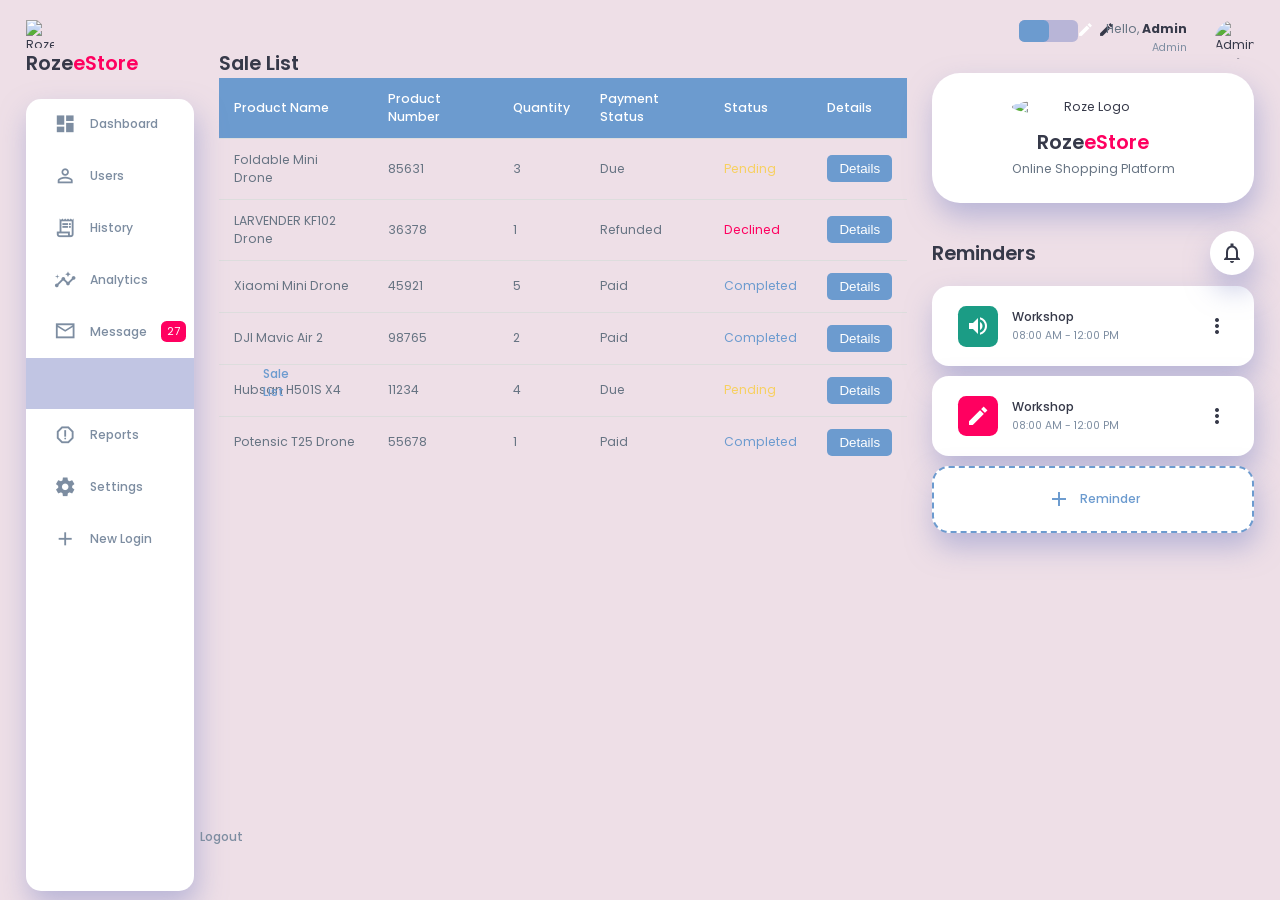
==== sales_list.html @ 9768c13d "Add files via upload" ====
<!DOCTYPE html>
<html lang="en">
<head>
    <meta charset="UTF-8">
    <meta name="viewport" content="width=device-width, initial-scale=1.0">
    <link href="https://fonts.googleapis.com/icon?family=Material+Icons+Sharp" rel="stylesheet">
    <link rel="icon" href="images/logo.png" type="image/x-icon">
    <link rel="stylesheet" href="style.css">
    <title>RozeeStore</title>
</head>
<body>

    <div class="container">

        <!-- Sidebar -->
        <aside>
            <div class="toggle">
                <div class="logo">
                    <a href="index.html" class="logo">
                        <img src="images/logo.png" alt="Roze Logo">
                        <h2>Roze<span class="danger">eStore</span></h2>
                </a>
                </div>
                <div class="close" id="close-btn">
                    <span class="material-icons-sharp">close</span>
                </div>
            </div>

            <div class="sidebar">
                <a href="dashboard.html"><span class="material-icons-sharp">dashboard</span><h3>Dashboard</h3></a>
                <a href="users.html"><span class="material-icons-sharp">person_outline</span><h3>Users</h3></a>
                <a href="#"><span class="material-icons-sharp">receipt_long</span><h3>History</h3></a>
                <a href="index.html"><span class="material-icons-sharp">insights</span><h3>Analytics</h3></a>
                <a href="#">
                    <span class="material-icons-sharp">mail_outline</span>
                    <h3>Message</h3>
                    <span class="message-count">27</span>
                </a>
                <a href="sales_list.html" class="active"><span class="material-icons-sharp">inventory</span><h3>Sale List</h3></a>
                <a href="#"><span class="material-icons-sharp">report_gmailerrorred</span><h3>Reports</h3></a>
                <a href="#"><span class="material-icons-sharp">settings</span><h3>Settings</h3></a>
                <a href="#"><span class="material-icons-sharp">add</span><h3>New Login</h3></a>
                <a href="signout_auth.php"><span class="material-icons-sharp">logout</span><h3>Logout</h3></a>
            </div>
        </aside>
        <!-- End Sidebar -->

        <!-- Main Content -->
        <main>
            <!-- Main Sale List -->
<div class="sale-list">
    <h2>Sale List</h2>
    <table>
        <thead>
            <tr>
                <th>Product Name</th>
                <th>Product Number</th>
                <th>Quantity</th>
                <th>Payment Status</th>
                <th>Status</th>
                <th>Details</th>
            </tr>
        </thead>
        <tbody></tbody>
    </table>
</div>

        </main>
        <!-- End Main Content -->

        <!-- Right Section -->
        <div class="right-section">
            <!-- Top Nav -->
            <div class="nav">
                <button id="menu-btn"><span class="material-icons-sharp">menu</span></button>
                <div class="dark-mode">
                    <span class="material-icons-sharp active">light_mode</span>
                    <span class="material-icons-sharp">dark_mode</span>
                </div>
                <div class="profile">
                    <div class="info">
                        <p>Hello, <b>Admin</b></p>
                        <small class="text-muted">Admin</small>
                    </div>
                    <div class="profile-photo">
                        <img src="images/profile-1.png" alt="Admin Profile">
                    </div>
                </div>
            </div>
            <!-- End Top Nav -->

            <!-- User Profile -->
            <div class="user-profile">
                <div class="logo">
                    <img src="images/logo.png" alt="Roze Logo">
                    <h2>Roze<span class="danger">eStore</span></h2>
                    <p>Online Shopping Platform</p>
                </div>
            </div>

            <!-- Reminders -->
            <div class="reminders">
                <div class="header">
                    <h2>Reminders</h2>
                    <span class="material-icons-sharp">notifications_none</span>
                </div>

                <div class="notification">
                    <div class="icon">
                        <span class="material-icons-sharp">volume_up</span>
                    </div>
                    <div class="content">
                        <div class="info">
                            <h3>Workshop</h3>
                            <small class="text-muted">08:00 AM - 12:00 PM</small>
                        </div>
                        <span class="material-icons-sharp">more_vert</span>
                    </div>
                </div>

                <div class="notification deactivate">
                    <div class="icon">
                        <span class="material-icons-sharp">edit</span>
                    </div>
                    <div class="content">
                        <div class="info">
                            <h3>Workshop</h3>
                            <small class="text-muted">08:00 AM - 12:00 PM</small>
                        </div>
                        <span class="material-icons-sharp">more_vert</span>
                    </div>
                </div>

                <div class="notification add-reminder">
                    <div class="add-icon">
                        <span class="material-icons-sharp">add</span>
                        <h3>Reminder</h3>
                    </div>
                </div>
            </div>
            <!-- End Reminders -->

        </div>
        <!-- End Right Section -->

    </div>
    <!-- End Container -->

    <!-- order script -->
    <script src="orders.js"></script>
    <script src="salelist.js"></script>

    <!-- index script -->
    <script>
        const sideMenu = document.querySelector('aside');
        const menuBtn = document.getElementById('menu-btn');
        const closeBtn = document.getElementById('close-btn');
        const darkMode = document.querySelector('.dark-mode');

        menuBtn.addEventListener('click', () => {
            sideMenu.style.display = 'block';
        });

        closeBtn.addEventListener('click', () => {
        sideMenu.style.display = 'none';
        });

        darkMode.addEventListener('click', () => {
        document.body.classList.toggle('dark-mode-variables');
        darkMode.querySelector('span:nth-child(1)').classList.toggle('active');
        darkMode.querySelector('span:nth-child(2)').classList.toggle('active');
        })
    </script>

</body>
</html>
---- style.css ----
@import url('https://fonts.googleapis.com/css2?family=Poppins:wght@100;200;300;400;500;600;700;800;900&display=swap');

:root {
    --color-primary: #6C9BCF;
    --color-danger: #FF0060;
    --color-success: #1B9C85;
    --color-warning: #F7D060;
    --color-white: #fff;
    --color-info-dark: #7d8da1;
    --color-dark: #363949;
    --color-light: rgba(132, 139, 200, 0.5);
    --color-dark-variant: #677483;
    --color-background: #eedfe7;

    --card-border-radius: 2rem;
    --border-radius-1: 0.4rem;
    --border-radius-2: 1.2rem;

    --card-padding: 1.8rem;
    --padding-1: 1.2rem;

    --box-shadow: 0.2rem 1rem 2rem var(--color-light);
}

.dark-mode-variables {
    --color-background: #181a1e;
    --color-white: #20252B;
    --color-dark: #edeffd;
    --color-dark-variant: #a3bdcc;
    --color-light: rgba(0, 0, 0, 0.4);
    --box-shadow: 0 2rem 3rem var(--color-light);
}

* {
    margin: 0;
    padding: 0;
    outline: 0;
    appearance: none;
    border: 0;
    text-decoration: none;
    box-sizing: border-box;
}

html {
    font-size: 14px;
}

body {
    width: 100vw;
    height: 100vh;
    font-family: 'Poppins', sans-serif;
    font-size: 0.88rem;
    user-select: none;
    overflow-x: hidden;
    color: var(--color-dark);
    background-color: var(--color-background);
}

a {
    color: var(--color-dark);
}

img {
    display: block;
    width: 100%;
    object-fit: cover;
}

h1 {
    font-weight: 800;
    font-size: 1.8rem;
}

h2 {
    font-weight: 600;
    font-size: 1.4rem;
}

h3 {
    font-weight: 500;
    font-size: 0.87rem;
}

small {
    font-size: 0.76rem;
}

p {
    color: var(--color-dark-variant);
}

b {
    color: var(--color-dark);
}

.text-muted {
    color: var(--color-info-dark);
}

.primary {
    color: var(--color-primary);
}

.danger {
    color: var(--color-danger);
}

.success {
    color: var(--color-success);
}

.warning {
    color: var(--color-warning);
}

/* Container */
.container {
    display: grid;
    width: 96%;
    margin: 0 auto;
    gap: 1.8rem;
    grid-template-columns: 12rem auto 23rem;
}

/* Sidebar */
aside {
    height: 100vh;
}

aside .toggle {
    display: flex;
    align-items: center;
    justify-content: space-between;
    margin-top: 1.4rem;
}

aside .toggle .logo img {
    width: 2rem;
    height: 2rem;
}

aside .toggle .close {
    padding-right: 1rem;
    display: none;
}

aside .sidebar {
    display: flex;
    flex-direction: column;
    background-color: var(--color-white);
    box-shadow: var(--box-shadow);
    border-radius: 15px;
    height: 88vh;
    position: relative;
    top: 1.5rem;
    transition: all 0.3s ease;
}

aside .sidebar:hover {
    box-shadow: none;
}

aside .sidebar a {
    display: flex;
    align-items: center;
    color: var(--color-info-dark);
    height: 3.7rem;
    gap: 1rem;
    position: relative;
    margin-left: 2rem;
    transition: all 0.3s ease;
}

aside .sidebar a span {
    font-size: 1.6rem;
    transition: all 0.3s ease;
}

aside .sidebar a:last-child {
    position: absolute;
    bottom: 2rem;
    width: 100%;
}

aside .sidebar a.active {
    width: 100%;
    color: var(--color-primary);
    background-color: var(--color-light);
    margin-left: 0;
}

aside .sidebar a.active::before {
    content: '';
    width: 6px;
    height: 18px;
    background-color: var(--color-primary);
}

aside .sidebar a.active span {
    color: var(--color-primary);
    margin-left: calc(1rem - 3px);
}

aside .sidebar a:hover {
    color: var(--color-primary);
}

aside .sidebar a:hover span {
    margin-left: 0.6rem;
}

aside .sidebar .message-count {
    background-color: var(--color-danger);
    padding: 2px 6px;
    color: var(--color-white);
    font-size: 11px;
    border-radius: var(--border-radius-1);
}

/* Main Content */
main {
    margin-top: 1.4rem;
}

main .analyze {
    display: grid;
    grid-template-columns: repeat(3, 1fr);
    gap: 1.6rem;
}

main .analyze > div {
    background-color: var(--color-white);
    padding: var(--card-padding);
    border-radius: var(--card-border-radius);
    margin-top: 1rem;
    box-shadow: var(--box-shadow);
    cursor: pointer;
    transition: all 0.3s ease;
}

main .analyze > div:hover {
    box-shadow: none;
}

main .analyze h3 {
    margin-left: 0.6rem;
    font-size: 1rem;
}

main .analyze .progress {
    position: relative;
    width: 92px;
    height: 92px;
    border-radius: 50%;
}

main .analyze svg {
    width: 7rem;
    height: 7rem;
}

main .analyze svg circle {
    fill: none;
    stroke-width: 10;
    stroke-linecap: round;
    transform: translate(5px, 5px);
}

main .analyze .sales svg circle {
    stroke: var(--color-success);
    stroke-dashoffset: -30;
    stroke-dasharray: 200;
}

main .analyze .visits svg circle {
    stroke: var(--color-danger);
    stroke-dashoffset: -30;
    stroke-dasharray: 200;
}

main .analyze .searches svg circle {
    stroke: var(--color-primary);
    stroke-dashoffset: -30;
    stroke-dasharray: 200;
}

main .analyze .progress .percentage {
    position: absolute;
    top: -3px;
    left: -1px;
    display: flex;
    align-items: center;
    justify-content: center;
    height: 100%;
    width: 100%;
}

/* New Users */
main .new-users {
    margin-top: 1.3rem;
}

main .new-users .user-list {
    background-color: var(--color-white);
    padding: var(--card-padding);
    border-radius: var(--card-border-radius);
    margin-top: 1rem;
    box-shadow: var(--box-shadow);
    display: flex;
    justify-content: space-around;
    flex-wrap: wrap;
    gap: 1.4rem;
    cursor: pointer;
    transition: all 0.3s ease;
}

main .new-users .user-list:hover {
    box-shadow: none;
}

main .new-users .user-list .user {
    display: flex;
    flex-direction: column;
    align-items: center;
    justify-content: center;
}

main .new-users .user-list .user img {
    width: 5rem;
    height: 5rem;
    margin-bottom: 0.4rem;
    border-radius: 50%;
}

/* Recent Orders */
main .recent-orders {
    margin-top: 1.3rem;
}

main .recent-orders h2 {
    margin-bottom: 0.8rem;
}

main .recent-orders table {
    background-color: var(--color-white);
    width: 100%;
    padding: var(--card-padding);
    text-align: center;
    box-shadow: var(--box-shadow);
    border-radius: var(--card-border-radius);
    transition: all 0.3s ease;
}

main .recent-orders table:hover {
    box-shadow: none;
}

main table tbody td {
    height: 2.8rem;
    border-bottom: 1px solid var(--color-light);
    color: var(--color-dark-variant);
}

main table tbody tr:last-child td {
    border: none;
}

main .recent-orders a {
    text-align: center;
    display: block;
    margin: 1rem auto;
    color: var(--color-primary);
}

/* Right Section */
.right-section {
    margin-top: 1.4rem;
}

.right-section .nav {
    display: flex;
    justify-content: end;
    gap: 2rem;
}

.right-section .nav button {
    display: none;
}

.right-section .dark-mode {
    background-color: var(--color-light);
    display: flex;
    justify-content: space-between;
    align-items: center;
    height: 1.6rem;
    width: 4.2rem;
    cursor: pointer;
    border-radius: var(--border-radius-1);
}

.right-section .dark-mode span {
    font-size: 1.2rem;
    width: 50%;
    height: 100%;
    display: flex;
    align-items: center;
    justify-content: center;
}

.right-section .dark-mode span.active {
    background-color: var(--color-primary);
    color: white;
    border-radius: var(--border-radius-1);
}

.right-section .nav .profile {
    display: flex;
    gap: 2rem;
    text-align: right;
}

.right-section .nav .profile .profile-photo {
    width: 2.8rem;
    height: 2.8rem;
    border-radius: 50%;
    overflow: hidden;
}

/* User Profile Card */
.right-section .user-profile {
    display: flex;
    justify-content: center;
    text-align: center;
    margin-top: 1rem;
    background-color: var(--color-white);
    padding: var(--card-padding);
    border-radius: var(--card-border-radius);
    box-shadow: var(--box-shadow);
    cursor: pointer;
    transition: all 0.3s ease;
}

.right-section .user-profile:hover {
    box-shadow: none;
}

.right-section .user-profile img {
    width: 11rem;
    height: auto;
    margin-bottom: 0.8rem;
    border-radius: 50%;
}

.right-section .user-profile h2 {
    margin-bottom: 0.2rem;
}

/* Reminders */
.right-section .reminders {
    margin-top: 2rem;
}

.right-section .reminders .header {
    display: flex;
    align-items: center;
    justify-content: space-between;
    margin-bottom: 0.8rem;
}

.right-section .reminders .header span {
    padding: 10px;
    box-shadow: var(--box-shadow);
    background-color: var(--color-white);
    border-radius: 50%;
}

.right-section .reminders .notification {
    background-color: var(--color-white);
    display: flex;
    align-items: center;
    gap: 1rem;
    margin-bottom: 0.7rem;
    padding: 1.4rem var(--card-padding);
    border-radius: var(--border-radius-2);
    box-shadow: var(--box-shadow);
    cursor: pointer;
    transition: all 0.3s ease;
}

.right-section .reminders .notification:hover {
    box-shadow: none;
}

.right-section .reminders .notification .content {
    display: flex;
    justify-content: space-between;
    align-items: center;
    margin: 0;
    width: 100%;
}

.right-section .reminders .notification .icon {
    padding: 0.6rem;
    color: var(--color-white);
    background-color: var(--color-success);
    border-radius: 20%;
    display: flex;
    align-items: center;
    justify-content: center;
}

.right-section .reminders .notification.deactivate .icon {
    background-color: var(--color-danger);
}

.right-section .reminders .add-reminder {
    background-color: var(--color-white);
    border: 2px dashed var(--color-primary);
    color: var(--color-primary);
    display: flex;
    align-items: center;
    justify-content: center;
    cursor: pointer;
}

.right-section .reminders .add-reminder:hover {
    background-color: var(--color-primary);
    color: white;
}

.right-section .reminders .add-reminder div {
    display: flex;
    align-items: center;
    gap: 0.6rem;
}

@media screen and (max-width: 1200px){
    .container{
        width: 95%;
        grid-template-columns: 7rem auto 23rem;
    }

    aside .logo h2{
        display: none;
    }

    aside .sidebar h3{
        display: none;
    }

    aside .sidebar a{
        width: 5.6rem;
    }

    aside .sidebar a:last-child{
        position: relative;
        margin-top: 1.8rem;
    }

    main .analyze{
        grid-template-columns: 1fr;
        gap: 0;
    }

    main .new-users .user-list .user{
        flex-basis: 40%;
    }

    main .recent-orders{
        width: 94%;
        position: absolute;
        left: 50%;
        transform: translateX(-50%);
        margin: 2rem 0 0 0.8rem;
    }

    main .recent-orders table{
        width: 83vw;
    }

    main table tbody tr td:last-child,
    main table tbody tr td:first-child{
        display: none;
    }
}

@media screen and (max-width: 768px){
    .container{
        width: 100%;
        grid-template-columns: 1fr;
        padding: 0 var(--padding-1);
    }

    aside{
        position: fixed;
        background-color: var(--color-white);
        width: 15rem;
        z-index: 3;
        box-shadow: 1rem 3rem 4rem var(--color-light);
        height: 100vh;
        left: -100%;
        display: none;
        animation: showMenu 0.4s ease forwards;
    }

    @keyframes showMenu{
        to{
            left: 0;
        }
    }

    aside .logo{
        margin-left: 1rem;
    }

    aside .logo h2{
        display: inline;
    }

    aside .sidebar h3{
        display: inline;
    }

    aside .sidebar a{
        width: 100%;
        height: 3.4rem;
    }

    aside .sidebar a:last-child{
        position: absolute;
        bottom: 5rem;
    }

    aside .toggle .close{
        display: inline-block;
        cursor: pointer;
    }

    main{
        margin-top: 8rem;
        padding: 0 1rem;

    }

    main .new-users .user-list .user{
        flex-basis: 35%;
    }

    main .recent-orders{
        position: relative;
        margin: 3rem 0 0 0;
        width: 100%;
    }

    main .recent-orders table{
        width: 100%;
        margin: 0;
    }

    .right-section{
        width: 94%;
        margin: 0 auto 4rem;
    }

    .right-section .nav{
        position: fixed;
        top: 0;
        left: 0;
        align-items: center;
        background-color: var(--color-white);
        padding: 0 var(--padding-1);
        height: 4.6rem;
        width: 100%;
        z-index: 2;
        box-shadow: 0 1rem 1rem var(--color-light);
        margin: 0;
    }

    .right-section .nav .dark-mode{
        width: 4.4rem;
        position: absolute;
        left: 66%;
    }

    .right-section .profile .info{
        display: none;
    }

    .right-section .nav button{
        display: inline-block;
        background-color: transparent;
        cursor: pointer;
        color: var(--color-dark);
        position: absolute;
        left: 1rem;
    }

    .right-section .nav button span{
        font-size: 2rem;
    }
}

.charts-column {
    display: grid;
    grid-template-columns: 1fr;
    gap: 2rem;
    margin-top: 2rem;
}

@media screen and (max-width: 768px){
    .charts-column {
        margin-top: 1rem;
    }
}

.chart-card canvas,
.chart-card #revenueChart {
    width: 100% !important;
    height: auto !important;
}

.sale-list {
    margin-top: 2rem;
}

.sale-list table {
    width: 100%;
    border-collapse: collapse;
}

.sale-list th, .sale-list td {
    padding: 12px 15px;
    border-bottom: 1px solid #ddd;
    text-align: left;
}

.sale-list th {
    background-color: var(--color-primary);
    color: #fff;
    font-weight: 500;
}

.sale-list tbody tr:hover {
    background-color: #f5f5f5;
}

.sale-list button.details-btn {
    background-color: var(--color-primary);
    color: #fff;
    border: none;
    padding: 6px 12px;
    border-radius: 5px;
    cursor: pointer;
}

.sale-list button.details-btn:hover {
    background-color: #5a78c2;
}
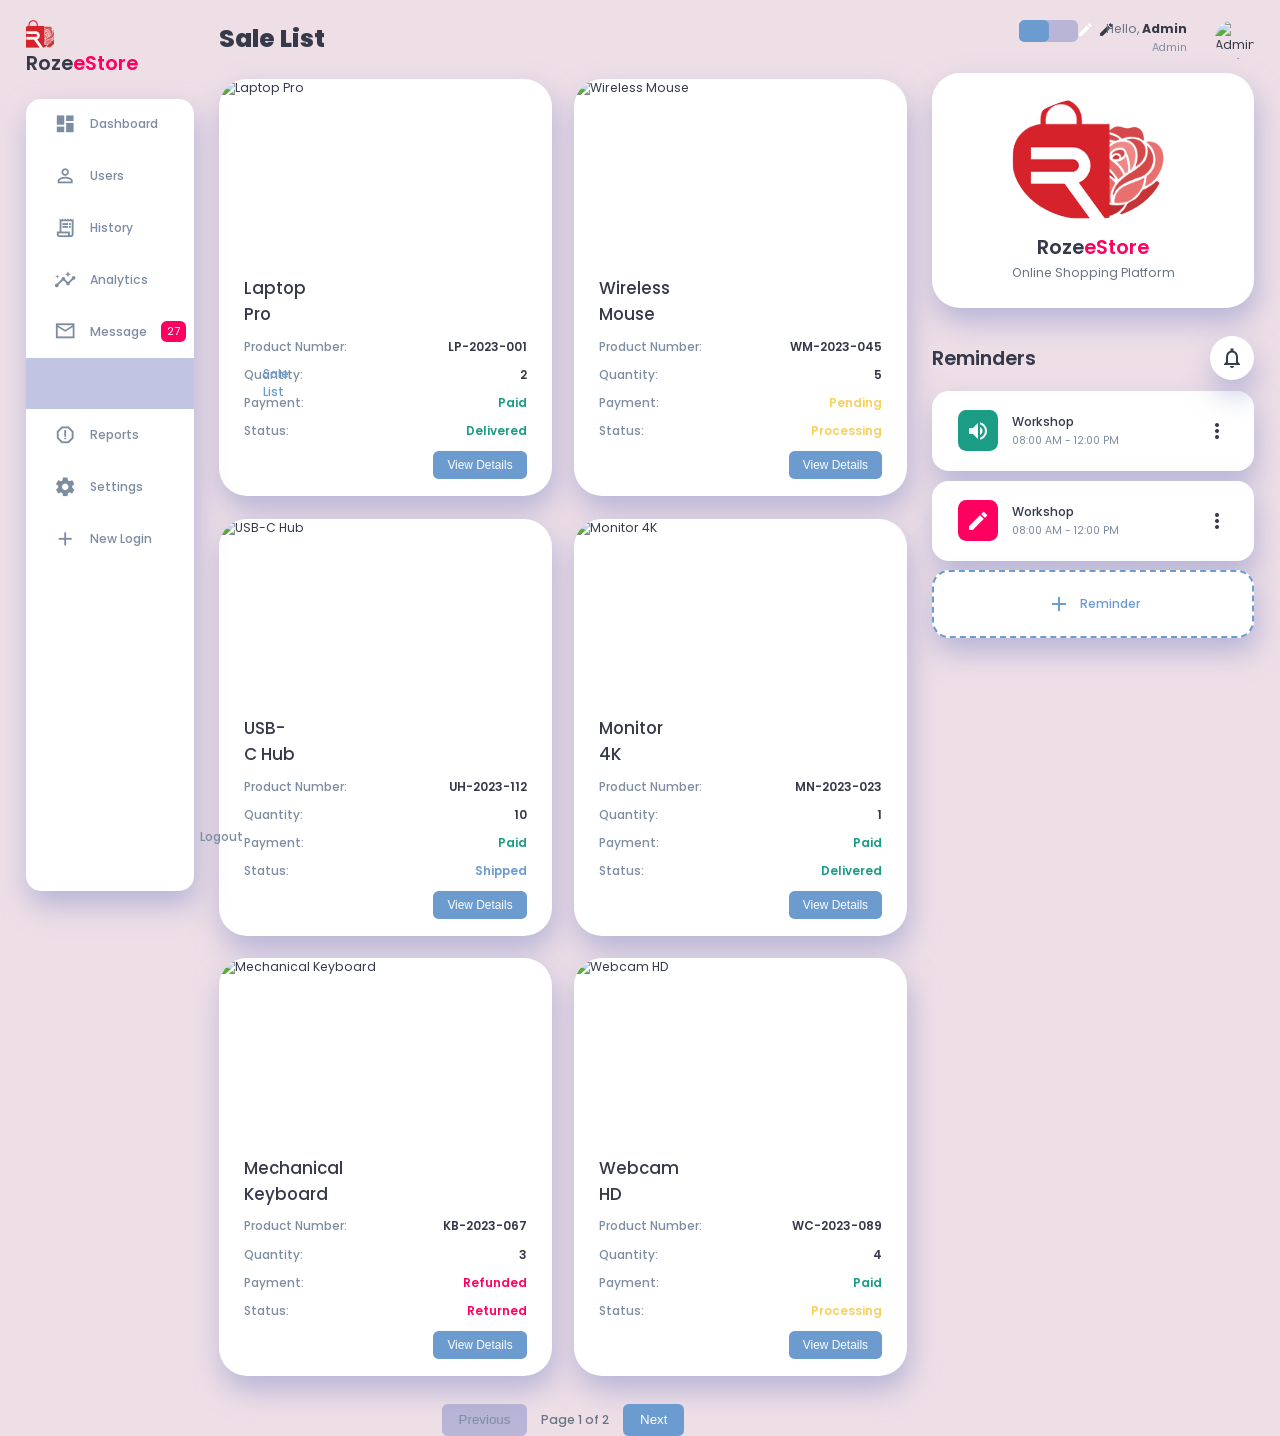
==== commit d882e066: "Add files via upload" ====
--- a/sales_list.html
+++ b/sales_list.html
@@ -16,7 +16,7 @@
         <aside>
             <div class="toggle">
                 <div class="logo">
-                    <a href="index.html" class="logo">
+                    <a href="dashboard.html" class="logo">
                         <img src="images/logo.png" alt="Roze Logo">
                         <h2>Roze<span class="danger">eStore</span></h2>
                 </a>
@@ -30,8 +30,8 @@
                 <a href="dashboard.html"><span class="material-icons-sharp">dashboard</span><h3>Dashboard</h3></a>
                 <a href="users.html"><span class="material-icons-sharp">person_outline</span><h3>Users</h3></a>
                 <a href="#"><span class="material-icons-sharp">receipt_long</span><h3>History</h3></a>
-                <a href="index.html"><span class="material-icons-sharp">insights</span><h3>Analytics</h3></a>
-                <a href="#">
+                <a href="analysis.html"><span class="material-icons-sharp">insights</span><h3>Analytics</h3></a>
+                <a href="messages.html">
                     <span class="material-icons-sharp">mail_outline</span>
                     <h3>Message</h3>
                     <span class="message-count">27</span>
@@ -47,24 +47,19 @@
 
         <!-- Main Content -->
         <main>
-            <!-- Main Sale List -->
-<div class="sale-list">
-    <h2>Sale List</h2>
-    <table>
-        <thead>
-            <tr>
-                <th>Product Name</th>
-                <th>Product Number</th>
-                <th>Quantity</th>
-                <th>Payment Status</th>
-                <th>Status</th>
-                <th>Details</th>
-            </tr>
-        </thead>
-        <tbody></tbody>
-    </table>
-</div>
-
+            <h1>Sale List</h1>
+
+            <!-- Sale Cards Section -->
+            <div class="sale-cards" id="sale-cards-container">
+                <!-- Sale cards will be dynamically added here -->
+            </div>
+
+            <!-- Pagination -->
+            <div class="pagination">
+                <button id="prev-page" class="page-btn">Previous</button>
+                <span id="page-info">Page 1 of 1</span>
+                <button id="next-page" class="page-btn">Next</button>
+            </div>
         </main>
         <!-- End Main Content -->
 
@@ -83,7 +78,7 @@
                         <small class="text-muted">Admin</small>
                     </div>
                     <div class="profile-photo">
-                        <img src="images/profile-1.png" alt="Admin Profile">
+                        <img src="images/admin.JPG" alt="Admin Profile">
                     </div>
                 </div>
             </div>
@@ -146,10 +141,6 @@
     </div>
     <!-- End Container -->
 
-    <!-- order script -->
-    <script src="orders.js"></script>
-    <script src="salelist.js"></script>
-
     <!-- index script -->
     <script>
         const sideMenu = document.querySelector('aside');
@@ -170,7 +161,168 @@
         darkMode.querySelector('span:nth-child(1)').classList.toggle('active');
         darkMode.querySelector('span:nth-child(2)').classList.toggle('active');
         })
+
+        // Sample sale data with product images
+        const sales = [
+            {
+                productName: "Laptop Pro",
+                productNumber: "LP-2023-001",
+                quantity: 2,
+                paymentStatus: "Paid",
+                status: "Delivered",
+                image: "images/laptoppro.png"
+            },
+            {
+                productName: "Wireless Mouse",
+                productNumber: "WM-2023-045",
+                quantity: 5,
+                paymentStatus: "Pending",
+                status: "Processing",
+                image: "images/wirelessmouse.png"
+            },
+            {
+                productName: "USB-C Hub",
+                productNumber: "UH-2023-112",
+                quantity: 10,
+                paymentStatus: "Paid",
+                status: "Shipped",
+                image: "images/usbchub.png"
+            },
+            {
+                productName: "Monitor 4K",
+                productNumber: "MN-2023-023",
+                quantity: 1,
+                paymentStatus: "Paid",
+                status: "Delivered",
+                image: "images/monitor.png"
+            },
+            {
+                productName: "Mechanical Keyboard",
+                productNumber: "KB-2023-067",
+                quantity: 3,
+                paymentStatus: "Refunded",
+                status: "Returned",
+                image: "images/keyboard.png"
+            },
+            {
+                productName: "Webcam HD",
+                productNumber: "WC-2023-089",
+                quantity: 4,
+                paymentStatus: "Paid",
+                status: "Processing",
+                image: "images/webcam.png"
+            },
+            {
+                productName: "Gaming Headset",
+                productNumber: "GH-2023-102",
+                quantity: 2,
+                paymentStatus: "Paid",
+                status: "Shipped",
+                image: "images/headset.png"
+            },
+            {
+                productName: "External SSD",
+                productNumber: "SS-2023-056",
+                quantity: 6,
+                paymentStatus: "Paid",
+                status: "Delivered",
+                image: "images/ssd.png"
+            },
+            {
+                productName: "Smartphone",
+                productNumber: "SP-2023-034",
+                quantity: 1,
+                paymentStatus: "Pending",
+                status: "Processing",
+                image: "images/smartphone.png"
+            }
+        ];
+
+        // Pagination variables
+        let currentPage = 1;
+        const itemsPerPage = 6;
+        const totalPages = Math.ceil(sales.length / itemsPerPage);
+
+        // Function to render sale cards
+        function renderSaleCards() {
+            const container = document.getElementById('sale-cards-container');
+            container.innerHTML = '';
+            
+            const startIndex = (currentPage - 1) * itemsPerPage;
+            const endIndex = startIndex + itemsPerPage;
+            const currentSales = sales.slice(startIndex, endIndex);
+            
+            currentSales.forEach(sale => {
+                const card = document.createElement('div');
+                card.className = 'sale-card';
+                
+                const statusClass = sale.status === 'Delivered' ? 'success' : 
+                                   sale.status === 'Processing' ? 'warning' : 
+                                   sale.status === 'Shipped' ? 'primary' : 
+                                   sale.status === 'Returned' ? 'danger' : '';
+                
+                const paymentClass = sale.paymentStatus === 'Paid' ? 'success' : 
+                                    sale.paymentStatus === 'Pending' ? 'warning' : 
+                                    sale.paymentStatus === 'Refunded' ? 'danger' : '';
+                
+                card.innerHTML = `
+                    <div class="sale-image">
+                        <img src="${sale.image}" alt="${sale.productName}">
+                    </div>
+                    <div class="sale-header">
+                        <h3>${sale.productName}</h3>
+                        <span class="material-icons-sharp">inventory_2</span>
+                    </div>
+                    <div class="sale-info">
+                        <div class="info-item">
+                            <span class="info-label">Product Number:</span>
+                            <span class="info-value">${sale.productNumber}</span>
+                        </div>
+                        <div class="info-item">
+                            <span class="info-label">Quantity:</span>
+                            <span class="info-value">${sale.quantity}</span>
+                        </div>
+                        <div class="info-item">
+                            <span class="info-label">Payment:</span>
+                            <span class="info-value ${paymentClass}">${sale.paymentStatus}</span>
+                        </div>
+                        <div class="info-item">
+                            <span class="info-label">Status:</span>
+                            <span class="info-value ${statusClass}">${sale.status}</span>
+                        </div>
+                    </div>
+                    <div class="sale-actions">
+                        <button class="details-btn">View Details</button>
+                    </div>
+                `;
+                
+                container.appendChild(card);
+            });
+            
+            // Update pagination info
+            document.getElementById('page-info').textContent = `Page ${currentPage} of ${totalPages}`;
+            document.getElementById('prev-page').disabled = currentPage === 1;
+            document.getElementById('next-page').disabled = currentPage === totalPages;
+        }
+
+        // Pagination event listeners
+        document.getElementById('prev-page').addEventListener('click', () => {
+            if (currentPage > 1) {
+                currentPage--;
+                renderSaleCards();
+            }
+        });
+
+        document.getElementById('next-page').addEventListener('click', () => {
+            if (currentPage < totalPages) {
+                currentPage++;
+                renderSaleCards();
+            }
+        });
+
+        // Initial render
+        renderSaleCards();
     </script>
 
 </body>
-</html>
+</html>
--- a/style.css
+++ b/style.css
@@ -372,6 +372,262 @@
     color: var(--color-primary);
 }
 
+/* Sale Cards Styles */
+.sale-cards {
+    display: grid;
+    grid-template-columns: repeat(auto-fill, minmax(320px, 1fr));
+    gap: 1.6rem;
+    margin-top: 1.5rem;
+}
+
+.sale-card {
+    background-color: var(--color-white);
+    border-radius: var(--card-border-radius);
+    box-shadow: var(--box-shadow);
+    transition: all 0.3s ease;
+    display: flex;
+    flex-direction: column;
+    overflow: hidden;
+}
+
+.sale-card:hover {
+    box-shadow: none;
+    transform: translateY(-5px);
+}
+
+.sale-image {
+    width: 100%;
+    height: 180px;
+    overflow: hidden;
+}
+
+.sale-image img {
+    width: 100%;
+    height: 100%;
+    object-fit: cover;
+    transition: transform 0.3s ease;
+}
+
+.sale-card:hover .sale-image img {
+    transform: scale(1.05);
+}
+
+.sale-header {
+    display: flex;
+    justify-content: space-between;
+    align-items: center;
+    padding: 1.2rem var(--card-padding) 0.8rem;
+}
+
+.sale-header h3 {
+    font-size: 1.2rem;
+    color: var(--color-dark);
+}
+
+.sale-header .material-icons-sharp {
+    color: var(--color-primary);
+    font-size: 1.5rem;
+}
+
+.sale-info {
+    flex-grow: 1;
+    display: flex;
+    flex-direction: column;
+    gap: 0.8rem;
+    padding: 0 var(--card-padding);
+}
+
+.info-item {
+    display: flex;
+    justify-content: space-between;
+}
+
+.info-label {
+    color: var(--color-info-dark);
+    font-weight: 500;
+}
+
+.info-value {
+    font-weight: 600;
+}
+
+.info-value.success {
+    color: var(--color-success);
+}
+
+.info-value.warning {
+    color: var(--color-warning);
+}
+
+.info-value.primary {
+    color: var(--color-primary);
+}
+
+.info-value.danger {
+    color: var(--color-danger);
+}
+
+.sale-actions {
+    padding: 0.8rem var(--card-padding) 1.2rem;
+    display: flex;
+    justify-content: flex-end;
+}
+
+.details-btn {
+    background-color: var(--color-primary);
+    color: white;
+    border: none;
+    padding: 0.6rem 1.2rem;
+    border-radius: var(--border-radius-1);
+    cursor: pointer;
+    font-weight: 500;
+    transition: all 0.3s ease;
+}
+
+.details-btn:hover {
+    background-color: #5a78c2;
+}
+
+/* User Cards Styles */
+.user-cards {
+    display: grid;
+    grid-template-columns: repeat(auto-fill, minmax(300px, 1fr));
+    gap: 1.6rem;
+    margin-top: 1.5rem;
+}
+
+.user-card {
+    background-color: var(--color-white);
+    border-radius: var(--card-border-radius);
+    padding: var(--card-padding);
+    box-shadow: var(--box-shadow);
+    transition: all 0.3s ease;
+    display: flex;
+    flex-direction: column;
+}
+
+.user-card:hover {
+    box-shadow: none;
+    transform: translateY(-5px);
+}
+
+.user-header {
+    display: flex;
+    align-items: center;
+    margin-bottom: 1rem;
+    padding-bottom: 0.5rem;
+    border-bottom: 1px solid var(--color-light);
+}
+
+.user-avatar {
+    width: 3.5rem;
+    height: 3.5rem;
+    border-radius: 50%;
+    object-fit: cover;
+    margin-right: 1rem;
+}
+
+.user-info {
+    flex-grow: 1;
+}
+
+.user-info h3 {
+    font-size: 1.1rem;
+    color: var(--color-dark);
+    margin-bottom: 0.3rem;
+}
+
+.user-role {
+    display: inline-block;
+    padding: 0.2rem 0.6rem;
+    border-radius: var(--border-radius-1);
+    font-size: 0.75rem;
+    font-weight: 600;
+}
+
+.user-role.admin {
+    background-color: rgba(255, 0, 96, 0.1);
+    color: var(--color-danger);
+}
+
+.user-role.seller {
+    background-color: rgba(27, 156, 133, 0.1);
+    color: var(--color-success);
+}
+
+.user-role.customer {
+    background-color: rgba(108, 155, 207, 0.1);
+    color: var(--color-primary);
+}
+
+.role-icon {
+    color: var(--color-primary);
+    font-size: 1.5rem;
+}
+
+.user-details {
+    flex-grow: 1;
+    display: flex;
+    flex-direction: column;
+    gap: 0.8rem;
+    margin-bottom: 1rem;
+}
+
+.detail-item {
+    display: flex;
+    align-items: center;
+    gap: 0.8rem;
+}
+
+.detail-item .material-icons-sharp {
+    color: var(--color-info-dark);
+    font-size: 1.2rem;
+}
+
+.detail-item span:last-child {
+    font-weight: 500;
+}
+
+.user-actions {
+    display: flex;
+    justify-content: flex-end;
+}
+
+/* Pagination Styles */
+.pagination {
+    display: flex;
+    justify-content: center;
+    align-items: center;
+    gap: 1rem;
+    margin-top: 2rem;
+}
+
+.page-btn {
+    background-color: var(--color-primary);
+    color: white;
+    border: none;
+    padding: 0.6rem 1.2rem;
+    border-radius: var(--border-radius-1);
+    cursor: pointer;
+    font-weight: 500;
+    transition: all 0.3s ease;
+}
+
+.page-btn:hover:not(:disabled) {
+    background-color: #5a78c2;
+}
+
+.page-btn:disabled {
+    background-color: var(--color-light);
+    color: var(--color-info-dark);
+    cursor: not-allowed;
+}
+
+#page-info {
+    font-weight: 500;
+    color: var(--color-dark-variant);
+}
+
 /* Right Section */
 .right-section {
     margin-top: 1.4rem;
@@ -534,6 +790,64 @@
     gap: 0.6rem;
 }
 
+.charts-column {
+    display: grid;
+    grid-template-columns: 1fr;
+    gap: 2rem;
+    margin-top: 2rem;
+}
+
+@media screen and (max-width: 768px){
+    .charts-column {
+        margin-top: 1rem;
+    }
+}
+
+.chart-card canvas,
+.chart-card #revenueChart {
+    width: 100% !important;
+    height: auto !important;
+}
+
+.sale-list {
+    margin-top: 2rem;
+}
+
+.sale-list table {
+    width: 100%;
+    border-collapse: collapse;
+}
+
+.sale-list th, .sale-list td {
+    padding: 12px 15px;
+    border-bottom: 1px solid #ddd;
+    text-align: left;
+}
+
+.sale-list th {
+    background-color: var(--color-primary);
+    color: #fff;
+    font-weight: 500;
+}
+
+.sale-list tbody tr:hover {
+    background-color: #f5f5f5;
+}
+
+.sale-list button.details-btn {
+    background-color: var(--color-primary);
+    color: #fff;
+    border: none;
+    padding: 6px 12px;
+    border-radius: 5px;
+    cursor: pointer;
+}
+
+.sale-list button.details-btn:hover {
+    background-color: #5a78c2;
+}
+
+/* Responsive adjustments */
 @media screen and (max-width: 1200px){
     .container{
         width: 95%;
@@ -581,6 +895,14 @@
     main table tbody tr td:last-child,
     main table tbody tr td:first-child{
         display: none;
+    }
+
+    .sale-cards {
+        grid-template-columns: repeat(auto-fill, minmax(280px, 1fr));
+    }
+
+    .user-cards {
+        grid-template-columns: repeat(auto-fill, minmax(260px, 1fr));
     }
 }
 
@@ -698,61 +1020,166 @@
     .right-section .nav button span{
         font-size: 2rem;
     }
-}
-
-.charts-column {
+
+    .sale-cards {
+        grid-template-columns: 1fr;
+    }
+    
+    .sale-image {
+        height: 160px;
+    }
+
+    .user-cards {
+        grid-template-columns: 1fr;
+    }
+}
+
+/* Order Cards Styles */
+.order-cards {
     display: grid;
-    grid-template-columns: 1fr;
-    gap: 2rem;
-    margin-top: 2rem;
-}
-
-@media screen and (max-width: 768px){
-    .charts-column {
-        margin-top: 1rem;
-    }
-}
-
-.chart-card canvas,
-.chart-card #revenueChart {
-    width: 100% !important;
-    height: auto !important;
-}
-
-.sale-list {
-    margin-top: 2rem;
-}
-
-.sale-list table {
+    grid-template-columns: repeat(auto-fill, minmax(300px, 1fr));
+    gap: 1.6rem;
+    margin-top: 1rem;
+}
+
+.order-card {
+    background-color: var(--color-white);
+    border-radius: var(--card-border-radius);
+    box-shadow: var(--box-shadow);
+    transition: all 0.3s ease;
+    display: flex;
+    flex-direction: column;
+    overflow: hidden;
+}
+
+.order-card:hover {
+    box-shadow: none;
+    transform: translateY(-5px);
+}
+
+.order-image {
     width: 100%;
-    border-collapse: collapse;
-}
-
-.sale-list th, .sale-list td {
-    padding: 12px 15px;
-    border-bottom: 1px solid #ddd;
-    text-align: left;
-}
-
-.sale-list th {
+    height: 150px;
+    overflow: hidden;
+}
+
+.order-image img {
+    width: 100%;
+    height: 100%;
+    object-fit: cover;
+    transition: transform 0.3s ease;
+}
+
+.order-card:hover .order-image img {
+    transform: scale(1.05);
+}
+
+.order-header {
+    display: flex;
+    justify-content: space-between;
+    align-items: center;
+    padding: 1rem var(--card-padding) 0.5rem;
+}
+
+.order-header h3 {
+    font-size: 1.1rem;
+    color: var(--color-dark);
+}
+
+.order-header .material-icons-sharp {
+    color: var(--color-primary);
+    font-size: 1.4rem;
+}
+
+.order-info {
+    flex-grow: 1;
+    display: flex;
+    flex-direction: column;
+    gap: 0.6rem;
+    padding: 0 var(--card-padding);
+}
+
+.info-item {
+    display: flex;
+    justify-content: space-between;
+}
+
+.info-label {
+    color: var(--color-info-dark);
+    font-weight: 500;
+    font-size: 0.85rem;
+}
+
+.info-value {
+    font-weight: 600;
+    font-size: 0.85rem;
+}
+
+.info-value.success {
+    color: var(--color-success);
+}
+
+.info-value.warning {
+    color: var(--color-warning);
+}
+
+.info-value.primary {
+    color: var(--color-primary);
+}
+
+.info-value.danger {
+    color: var(--color-danger);
+}
+
+.order-actions {
+    padding: 0.5rem var(--card-padding) 1rem;
+    display: flex;
+    justify-content: flex-end;
+}
+
+.details-btn {
     background-color: var(--color-primary);
-    color: #fff;
+    color: white;
+    border: none;
+    padding: 0.5rem 1rem;
+    border-radius: var(--border-radius-1);
+    cursor: pointer;
     font-weight: 500;
-}
-
-.sale-list tbody tr:hover {
-    background-color: #f5f5f5;
-}
-
-.sale-list button.details-btn {
+    transition: all 0.3s ease;
+    font-size: 0.85rem;
+}
+
+.details-btn:hover {
+    background-color: #5a78c2;
+}
+
+/* Show All Button */
+.show-all-btn {
+    text-align: center;
+    display: block;
+    margin: 1.5rem auto 0;
+    color: var(--color-primary);
+    font-weight: 500;
+    padding: 0.6rem 1.2rem;
+    border: 1px solid var(--color-primary);
+    border-radius: var(--border-radius-1);
+    width: fit-content;
+    transition: all 0.3s ease;
+}
+
+.show-all-btn:hover {
     background-color: var(--color-primary);
-    color: #fff;
-    border: none;
-    padding: 6px 12px;
-    border-radius: 5px;
-    cursor: pointer;
-}
-
-.sale-list button.details-btn:hover {
-    background-color: #5a78c2;
-}
+    color: white;
+}
+
+/* Responsive adjustments for order cards */
+@media screen and (max-width: 768px) {
+    .order-cards {
+        grid-template-columns: 1fr;
+    }
+    
+    .order-image {
+        height: 120px;
+    }
+}
+
